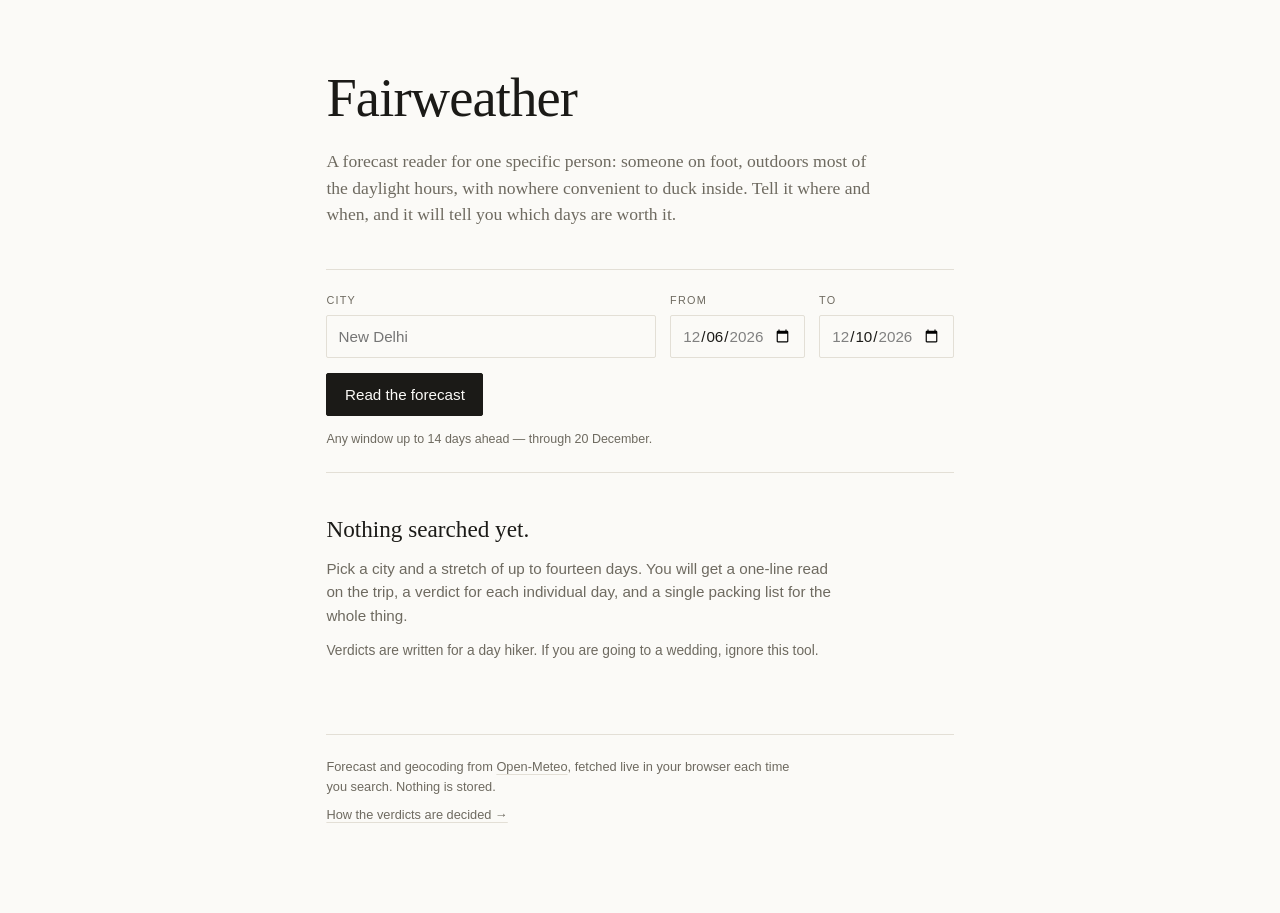
==== index.html @ cca0729a "Fairweather: turn a forecast into a decision for a day hiker A single page that takes a city and a d" ====
<!DOCTYPE html>
<html lang="en">
<head>
<meta charset="utf-8">
<meta name="viewport" content="width=device-width, initial-scale=1">
<title>Fairweather — is this a good window to be walking?</title>
<meta name="description" content="Enter a city and your dates. Fairweather reads the forecast the way a day hiker would and tells you which days are worth being out, and what to pack.">
<meta name="color-scheme" content="light dark">
<link rel="stylesheet" href="styles.css">
<link rel="icon" href="data:image/svg+xml,<svg xmlns='http://www.w3.org/2000/svg' viewBox='0 0 32 32'><text y='26' font-size='26'>⛰</text></svg>">
</head>
<body>

<a class="skip" href="#results">Skip to results</a>

<div class="page">

  <header class="masthead">
    <h1>Fairweather</h1>
    <p class="standfirst">
      A forecast reader for one specific person: someone on foot, outdoors most of
      the daylight hours, with nowhere convenient to duck inside. Tell it where and
      when, and it will tell you which days are worth it.
    </p>
  </header>

  <form id="search" class="search" novalidate>
    <div class="field field--city">
      <label for="city">City</label>
      <input id="city" name="city" type="text" autocomplete="off" spellcheck="false"
             placeholder="New Delhi" required>
    </div>
    <div class="field">
      <label for="start">From</label>
      <input id="start" name="start" type="date" required>
    </div>
    <div class="field">
      <label for="end">To</label>
      <input id="end" name="end" type="date" required>
    </div>
    <div class="field field--action">
      <button type="submit">Read the forecast</button>
    </div>
    <p class="field-note" id="range-note"></p>
  </form>

  <main id="results" class="results" aria-live="polite" aria-busy="false"></main>

  <footer class="colophon">
    <p>
      Forecast and geocoding from <a href="https://open-meteo.com" rel="noopener">Open-Meteo</a>,
      fetched live in your browser each time you search. Nothing is stored.
    </p>
    <p>
      <a href="note.html">How the verdicts are decided &rarr;</a>
    </p>
  </footer>

</div>

<!-- Templates -------------------------------------------------------------- -->

<template id="t-empty">
  <section class="state state--empty">
    <p class="state-lead">Nothing searched yet.</p>
    <p class="state-body">
      Pick a city and a stretch of up to fourteen days. You will get a one-line read
      on the trip, a verdict for each individual day, and a single packing list for
      the whole thing.
    </p>
    <p class="state-body state-body--quiet">
      Verdicts are written for a day hiker. If you are going to a wedding, ignore
      this tool.
    </p>
  </section>
</template>

<template id="t-loading">
  <section class="state state--loading">
    <p class="state-lead" id="loading-line">Reading the forecast&hellip;</p>
    <div class="skeleton"><span></span><span></span><span></span></div>
  </section>
</template>

<template id="t-error">
  <section class="state state--error" role="alert">
    <p class="state-lead" data-slot="title"></p>
    <p class="state-body" data-slot="detail"></p>
    <p class="state-actions"><button type="button" data-action="retry">Try again</button></p>
  </section>
</template>

<template id="t-choose">
  <section class="state state--choose">
    <p class="state-lead" data-slot="title"></p>
    <p class="state-body">
      More than one place goes by that name. We are not going to guess which one you
      meant.
    </p>
    <ul class="choices" data-slot="list"></ul>
  </section>
</template>

<template id="t-results">
  <section class="report">

    <div class="place">
      <p class="place-name" data-slot="place"></p>
      <button type="button" class="linky" data-action="rechoose" hidden>Not this one?</button>
    </div>

    <p class="summary" data-slot="summary"></p>
    <p class="summary-sub" data-slot="summary-sub"></p>

    <h2 class="section-head">Day by day</h2>
    <ol class="days" data-slot="days"></ol>

    <h2 class="section-head">Pack for the whole trip</h2>
    <ul class="packing" data-slot="packing"></ul>
    <p class="packing-note">
      Weather-driven only. Your ordinary kit &mdash; boots, map, food, first aid &mdash;
      is assumed and deliberately not listed.
    </p>

  </section>
</template>

<template id="t-day">
  <li class="day">
    <p class="day-date"><span data-slot="weekday"></span> <span class="day-date-num" data-slot="date"></span></p>
    <p class="day-band" data-slot="band"></p>
    <p class="day-verdict" data-slot="verdict"></p>
    <p class="day-window" data-slot="window"></p>
    <dl class="day-figures" data-slot="figures"></dl>
  </li>
</template>

<script type="module" src="js/main.js"></script>

</body>
</html>
---- styles.css ----
/* ---------------------------------------------------------------------------
   Fairweather

   Two typefaces and five colours, on purpose.

   Garamond carries the judgement — summaries, verdicts, headings. It is a
   reading face, and the verdicts are meant to be read as sentences rather than
   scanned as data.

   Trebuchet MS carries the numbers, labels and controls. It is plain and it
   keeps its shape at 12px, which Garamond does not.

   Colour appears only when a day needs attention. A good day is black text on
   paper, and that absence is the signal.
--------------------------------------------------------------------------- */

:root {
  --paper:  #FBFAF7;
  --ink:    #1B1A17;
  --muted:  #6E6A60;
  --rule:   #E3DFD6;
  --flag:   #A8461C;   /* the only colour with a job */

  --serif: Garamond, "EB Garamond", "Adobe Garamond Pro", Georgia, "Times New Roman", serif;
  --sans:  "Trebuchet MS", "Lucida Grande", "Segoe UI", Tahoma, sans-serif;

  --gap: 1.6rem;
}

@media (prefers-color-scheme: dark) {
  :root {
    --paper:  #14130F;
    --ink:    #EAE6DC;
    --muted:  #8F8A7E;
    --rule:   #2C2A24;
    --flag:   #E0834F;
  }
}

*, *::before, *::after { box-sizing: border-box; }

html { -webkit-text-size-adjust: 100%; }

body {
  margin: 0;
  background: var(--paper);
  color: var(--ink);
  font-family: var(--sans);
  font-size: 16px;
  line-height: 1.55;
}

a { color: inherit; text-decoration-color: var(--rule); text-underline-offset: 3px; }
a:hover { text-decoration-color: currentColor; }

.skip {
  position: absolute; left: -9999px;
  background: var(--ink); color: var(--paper); padding: .6rem 1rem;
}
.skip:focus { left: 1rem; top: 1rem; z-index: 10; }

.page {
  max-width: 42rem;
  margin: 0 auto;
  padding: 3.5rem 1.4rem 5rem;
}

/* Masthead ---------------------------------------------------------------- */

.masthead h1 {
  font-family: var(--serif);
  font-size: clamp(2.4rem, 8vw, 3.4rem);
  font-weight: 400;
  letter-spacing: -0.015em;
  margin: 0 0 .5rem;
}

.standfirst {
  font-family: var(--serif);
  font-size: 1.1rem;
  line-height: 1.5;
  color: var(--muted);
  max-width: 34rem;
  margin: 0 0 2.6rem;
}

/* Search ------------------------------------------------------------------ */

.search {
  display: flex;
  flex-wrap: wrap;
  gap: .9rem;
  align-items: flex-end;
  padding: 1.4rem 0;
  border-top: 1px solid var(--rule);
  border-bottom: 1px solid var(--rule);
}

.field { display: flex; flex-direction: column; gap: .35rem; flex: 0 0 auto; }
.field--city { flex: 1 1 12rem; min-width: 10rem; }
.field--action { flex: 0 0 auto; }

label {
  font-size: .68rem;
  text-transform: uppercase;
  letter-spacing: .11em;
  color: var(--muted);
}

input, button {
  font-family: var(--sans);
  font-size: .95rem;
  padding: .6rem .7rem;
  border: 1px solid var(--rule);
  border-radius: 2px;
  background: transparent;
  color: var(--ink);
  min-height: 2.7rem;
}

input:focus-visible, button:focus-visible, .linky:focus-visible {
  outline: 2px solid var(--ink);
  outline-offset: 1px;
}

input[aria-invalid="true"] { border-color: var(--flag); }

button {
  background: var(--ink);
  color: var(--paper);
  border-color: var(--ink);
  cursor: pointer;
  padding-inline: 1.1rem;
  white-space: nowrap;
}
button:hover { opacity: .86; }

.field-note {
  flex: 1 0 100%;
  margin: 0;
  font-size: .78rem;
  color: var(--muted);
  min-height: 1.2em;
}
.field-note[data-tone="bad"] { color: var(--flag); }

/* Shared state blocks ------------------------------------------------------ */

.results { padding-top: 2.6rem; }

.state-lead {
  font-family: var(--serif);
  font-size: 1.45rem;
  line-height: 1.35;
  margin: 0 0 .7rem;
}
.state--error .state-lead { color: var(--flag); }

.state-body {
  max-width: 32rem;
  margin: 0 0 .8rem;
  color: var(--muted);
  font-size: .95rem;
}
.state-body--quiet { font-size: .86rem; }

.state-actions { margin: 1.4rem 0 0; }

/* Loading ----------------------------------------------------------------- */

.skeleton { display: flex; flex-direction: column; gap: .8rem; margin-top: 1.6rem; }
.skeleton span {
  display: block;
  height: 3.2rem;
  border-top: 1px solid var(--rule);
  opacity: .55;
  animation: breathe 1.5s ease-in-out infinite;
}
.skeleton span:nth-child(2) { animation-delay: .18s; }
.skeleton span:nth-child(3) { animation-delay: .36s; }

@keyframes breathe { 0%, 100% { opacity: .25 } 50% { opacity: .7 } }

@media (prefers-reduced-motion: reduce) {
  .skeleton span { animation: none; opacity: .4; }
}

/* Disambiguation ---------------------------------------------------------- */

.choices { list-style: none; margin: 1.4rem 0 0; padding: 0; }
.choices li { border-top: 1px solid var(--rule); }
.choices li:last-child { border-bottom: 1px solid var(--rule); }

.choice {
  display: block;
  width: 100%;
  text-align: left;
  background: none;
  color: var(--ink);
  border: 0;
  padding: .95rem .2rem;
  cursor: pointer;
  min-height: 3.4rem;
}
.choice:hover { background: color-mix(in srgb, var(--ink) 5%, transparent); }
.choice b { font-family: var(--serif); font-size: 1.1rem; font-weight: 400; }
.choice span { display: block; font-size: .8rem; color: var(--muted); margin-top: .15rem; }

/* Report ------------------------------------------------------------------ */

.place { display: flex; align-items: baseline; gap: .7rem; flex-wrap: wrap; }

.place-name {
  margin: 0;
  font-size: .7rem;
  text-transform: uppercase;
  letter-spacing: .13em;
  color: var(--muted);
}

.linky {
  background: none; border: 0; padding: 0; min-height: 0;
  color: var(--muted);
  font-size: .74rem;
  text-decoration: underline;
  text-underline-offset: 3px;
  cursor: pointer;
}
.linky:hover { color: var(--ink); opacity: 1; }

.summary {
  font-family: var(--serif);
  font-size: clamp(1.5rem, 5.2vw, 1.95rem);
  line-height: 1.3;
  margin: .8rem 0 .5rem;
  max-width: 30rem;
}

.summary-sub {
  margin: 0 0 3rem;
  color: var(--muted);
  font-size: .88rem;
}

.section-head {
  font-family: var(--sans);
  font-size: .68rem;
  font-weight: 600;
  text-transform: uppercase;
  letter-spacing: .13em;
  color: var(--muted);
  margin: 0 0 .2rem;
  padding-bottom: .7rem;
  border-bottom: 1px solid var(--ink);
}

/* Days -------------------------------------------------------------------- */

.days { list-style: none; margin: 0 0 3.2rem; padding: 0; }

.day {
  padding: 1.5rem 0 1.4rem 0;
  border-bottom: 1px solid var(--rule);
}

.day-date {
  margin: 0 0 .1rem;
  font-size: .72rem;
  text-transform: uppercase;
  letter-spacing: .11em;
}
.day-date-num { color: var(--muted); }

.day-band {
  margin: 0 0 .55rem;
  font-size: .68rem;
  text-transform: uppercase;
  letter-spacing: .11em;
  color: var(--muted);
}

.day--flagged { padding-left: 1.1rem; border-left: 2px solid var(--flag); }
.day--flagged .day-band { color: var(--flag); }

.day-verdict {
  font-family: var(--serif);
  font-size: 1.28rem;
  line-height: 1.4;
  margin: 0;
  max-width: 32rem;
}

.day-window {
  margin: .5rem 0 0;
  font-size: .85rem;
  color: var(--muted);
  max-width: 32rem;
}
.day-window:empty { display: none; }

.day-figures {
  display: flex;
  flex-wrap: wrap;
  gap: 0 1.5rem;
  margin: 1rem 0 0;
  font-size: .78rem;
}
.day-figures dt {
  color: var(--muted);
  text-transform: uppercase;
  letter-spacing: .07em;
  font-size: .66rem;
}
.day-figures dd { margin: 0 0 .4rem; }
.day-figures > div { display: flex; flex-direction: column; }

/* Packing ----------------------------------------------------------------- */

.packing { list-style: none; margin: 0; padding: 0; }

.packing li {
  padding: .85rem 0;
  border-bottom: 1px solid var(--rule);
  display: flex;
  flex-wrap: wrap;
  gap: .2rem .9rem;
  align-items: baseline;
}

.packing b {
  font-family: var(--serif);
  font-size: 1.08rem;
  font-weight: 400;
  flex: 1 1 12rem;
}
.packing span { font-size: .8rem; color: var(--muted); flex: 1 1 10rem; }

.packing-note {
  margin: 1.2rem 0 0;
  font-size: .8rem;
  color: var(--muted);
  max-width: 30rem;
}

/* Colophon ---------------------------------------------------------------- */

.colophon {
  margin-top: 4.5rem;
  padding-top: 1.4rem;
  border-top: 1px solid var(--rule);
  font-size: .8rem;
  color: var(--muted);
}
.colophon p { margin: 0 0 .5rem; max-width: 30rem; }

/* Narrow screens ---------------------------------------------------------- */

@media (max-width: 34rem) {
  .page { padding-top: 2.4rem; }
  .search { gap: .7rem; }
  .field { flex: 1 1 8rem; }
  .field--city { flex: 1 1 100%; }
  .field--action { flex-basis: 100%; }
  .field--action button { width: 100%; }
  .summary-sub { margin-bottom: 2.2rem; }
}

/* The note ---------------------------------------------------------------- */

.backlink {
  display: inline-block;
  font-size: .78rem;
  color: var(--muted);
  margin-bottom: 2.5rem;
}

.prose { max-width: 36rem; }

.prose h2 {
  font-family: var(--sans);
  font-size: .68rem;
  font-weight: 600;
  text-transform: uppercase;
  letter-spacing: .13em;
  color: var(--muted);
  margin: 3.2rem 0 .9rem;
  padding-bottom: .6rem;
  border-bottom: 1px solid var(--ink);
}

.prose h3 {
  font-family: var(--serif);
  font-size: 1.15rem;
  font-weight: 400;
  margin: 1.9rem 0 .4rem;
}

.prose p, .prose li {
  font-family: var(--serif);
  font-size: 1.05rem;
  line-height: 1.62;
}

.prose p { margin: 0 0 1rem; }
.prose ul, .prose ol { padding-left: 1.2rem; margin: 0 0 1rem; }
.prose li { margin-bottom: .5rem; }

.prose .aside {
  font-family: var(--sans);
  font-size: .85rem;
  color: var(--muted);
  border-left: 2px solid var(--rule);
  padding-left: 1rem;
  margin: 1.4rem 0;
}

.scroller { overflow-x: auto; margin: 0 0 1.4rem; }

table {
  border-collapse: collapse;
  width: 100%;
  min-width: 30rem;
  font-family: var(--sans);
  font-size: .82rem;
}

th, td {
  text-align: left;
  padding: .6rem .8rem .6rem 0;
  border-bottom: 1px solid var(--rule);
  vertical-align: top;
}

th {
  font-size: .66rem;
  text-transform: uppercase;
  letter-spacing: .1em;
  color: var(--muted);
  font-weight: 600;
  border-bottom-color: var(--ink);
}

td:first-child { white-space: nowrap; font-variant-numeric: tabular-nums; }
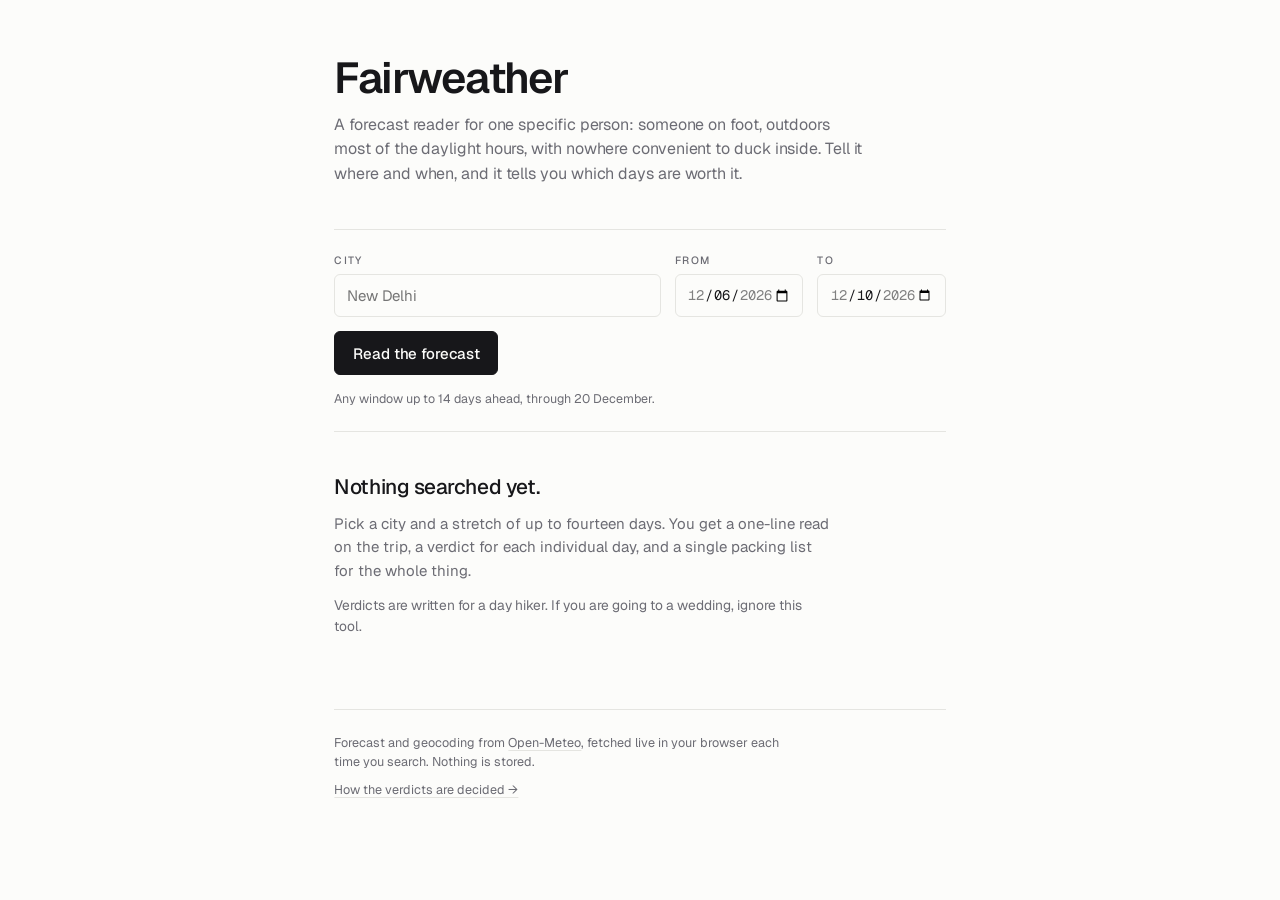
==== commit 999b7c25: "Switch to Geist, add hand-drawn weather glyphs, strip em dashes Type: Geist for text, Geist Mono for" ====
--- a/index.html
+++ b/index.html
@@ -3,9 +3,12 @@
 <head>
 <meta charset="utf-8">
 <meta name="viewport" content="width=device-width, initial-scale=1">
-<title>Fairweather — is this a good window to be walking?</title>
+<title>Fairweather: is this a good window to be walking?</title>
 <meta name="description" content="Enter a city and your dates. Fairweather reads the forecast the way a day hiker would and tells you which days are worth being out, and what to pack.">
 <meta name="color-scheme" content="light dark">
+<link rel="preconnect" href="https://fonts.googleapis.com">
+<link rel="preconnect" href="https://fonts.gstatic.com" crossorigin>
+<link rel="stylesheet" href="https://fonts.googleapis.com/css2?family=Geist:wght@400;500;600&family=Geist+Mono:wght@400;500&display=swap">
 <link rel="stylesheet" href="styles.css">
 <link rel="icon" href="data:image/svg+xml,<svg xmlns='http://www.w3.org/2000/svg' viewBox='0 0 32 32'><text y='26' font-size='26'>⛰</text></svg>">
 </head>
@@ -20,7 +23,7 @@
     <p class="standfirst">
       A forecast reader for one specific person: someone on foot, outdoors most of
       the daylight hours, with nowhere convenient to duck inside. Tell it where and
-      when, and it will tell you which days are worth it.
+      when, and it tells you which days are worth it.
     </p>
   </header>
 
@@ -64,9 +67,9 @@
   <section class="state state--empty">
     <p class="state-lead">Nothing searched yet.</p>
     <p class="state-body">
-      Pick a city and a stretch of up to fourteen days. You will get a one-line read
-      on the trip, a verdict for each individual day, and a single packing list for
-      the whole thing.
+      Pick a city and a stretch of up to fourteen days. You get a one-line read on
+      the trip, a verdict for each individual day, and a single packing list for the
+      whole thing.
     </p>
     <p class="state-body state-body--quiet">
       Verdicts are written for a day hiker. If you are going to a wedding, ignore
@@ -118,8 +121,8 @@
     <h2 class="section-head">Pack for the whole trip</h2>
     <ul class="packing" data-slot="packing"></ul>
     <p class="packing-note">
-      Weather-driven only. Your ordinary kit &mdash; boots, map, food, first aid &mdash;
-      is assumed and deliberately not listed.
+      Weather-driven only. Your ordinary kit (boots, map, food, first aid) is
+      assumed and left off on purpose.
     </p>
 
   </section>
@@ -127,7 +130,10 @@
 
 <template id="t-day">
   <li class="day">
-    <p class="day-date"><span data-slot="weekday"></span> <span class="day-date-num" data-slot="date"></span></p>
+    <div class="day-head">
+      <span data-slot="icon"></span>
+      <p class="day-date"><span data-slot="weekday"></span> <span class="day-date-num" data-slot="date"></span></p>
+    </div>
     <p class="day-band" data-slot="band"></p>
     <p class="day-verdict" data-slot="verdict"></p>
     <p class="day-window" data-slot="window"></p>
--- a/styles.css
+++ b/styles.css
@@ -1,39 +1,35 @@
 /* ---------------------------------------------------------------------------
    Fairweather
 
-   Two typefaces and five colours, on purpose.
-
-   Garamond carries the judgement — summaries, verdicts, headings. It is a
-   reading face, and the verdicts are meant to be read as sentences rather than
-   scanned as data.
-
-   Trebuchet MS carries the numbers, labels and controls. It is plain and it
-   keeps its shape at 12px, which Garamond does not.
-
-   Colour appears only when a day needs attention. A good day is black text on
+   One typeface and five colours, on purpose.
+
+   Geist carries everything. Hierarchy comes from size, weight and letter
+   spacing rather than from mixing families, which keeps the page quiet.
+   Geist Mono carries the figures, because numbers that change between days
+   should not shift the columns they sit in.
+
+   Colour appears only when a day needs attention. A good day is plain text on
    paper, and that absence is the signal.
 --------------------------------------------------------------------------- */
 
 :root {
-  --paper:  #FBFAF7;
-  --ink:    #1B1A17;
-  --muted:  #6E6A60;
-  --rule:   #E3DFD6;
-  --flag:   #A8461C;   /* the only colour with a job */
-
-  --serif: Garamond, "EB Garamond", "Adobe Garamond Pro", Georgia, "Times New Roman", serif;
-  --sans:  "Trebuchet MS", "Lucida Grande", "Segoe UI", Tahoma, sans-serif;
-
-  --gap: 1.6rem;
+  --paper:  #FCFCFA;
+  --ink:    #17171A;
+  --muted:  #6C6C74;
+  --rule:   #E5E5E1;
+  --flag:   #A8431C;   /* the only colour with a job */
+
+  --sans: 'Geist', -apple-system, BlinkMacSystemFont, 'Segoe UI', system-ui, sans-serif;
+  --mono: 'Geist Mono', ui-monospace, 'SF Mono', SFMono-Regular, Menlo, monospace;
 }
 
 @media (prefers-color-scheme: dark) {
   :root {
-    --paper:  #14130F;
-    --ink:    #EAE6DC;
-    --muted:  #8F8A7E;
-    --rule:   #2C2A24;
-    --flag:   #E0834F;
+    --paper:  #101012;
+    --ink:    #ECECEA;
+    --muted:  #8C8C94;
+    --rule:   #26262A;
+    --flag:   #E08757;
   }
 }
 
@@ -48,49 +44,41 @@
   font-family: var(--sans);
   font-size: 16px;
   line-height: 1.55;
+  -webkit-font-smoothing: antialiased;
+  text-rendering: optimizeLegibility;
 }
 
 a { color: inherit; text-decoration-color: var(--rule); text-underline-offset: 3px; }
 a:hover { text-decoration-color: currentColor; }
 
-.skip {
-  position: absolute; left: -9999px;
-  background: var(--ink); color: var(--paper); padding: .6rem 1rem;
-}
+.skip { position: absolute; left: -9999px; background: var(--ink); color: var(--paper); padding: .6rem 1rem; }
 .skip:focus { left: 1rem; top: 1rem; z-index: 10; }
 
-.page {
-  max-width: 42rem;
-  margin: 0 auto;
-  padding: 3.5rem 1.4rem 5rem;
-}
+.page { max-width: 41rem; margin: 0 auto; padding: 3.5rem 1.4rem 5rem; }
 
 /* Masthead ---------------------------------------------------------------- */
 
 .masthead h1 {
-  font-family: var(--serif);
-  font-size: clamp(2.4rem, 8vw, 3.4rem);
-  font-weight: 400;
-  letter-spacing: -0.015em;
-  margin: 0 0 .5rem;
+  font-size: clamp(2.1rem, 6.5vw, 2.7rem);
+  font-weight: 600;
+  letter-spacing: -0.035em;
+  line-height: 1.05;
+  margin: 0 0 .7rem;
 }
 
 .standfirst {
-  font-family: var(--serif);
-  font-size: 1.1rem;
-  line-height: 1.5;
+  font-size: 1rem;
+  line-height: 1.55;
   color: var(--muted);
-  max-width: 34rem;
+  max-width: 33rem;
   margin: 0 0 2.6rem;
+  letter-spacing: -0.005em;
 }
 
 /* Search ------------------------------------------------------------------ */
 
 .search {
-  display: flex;
-  flex-wrap: wrap;
-  gap: .9rem;
-  align-items: flex-end;
+  display: flex; flex-wrap: wrap; gap: .9rem; align-items: flex-end;
   padding: 1.4rem 0;
   border-top: 1px solid var(--rule);
   border-bottom: 1px solid var(--rule);
@@ -98,49 +86,41 @@
 
 .field { display: flex; flex-direction: column; gap: .35rem; flex: 0 0 auto; }
 .field--city { flex: 1 1 12rem; min-width: 10rem; }
-.field--action { flex: 0 0 auto; }
 
 label {
-  font-size: .68rem;
-  text-transform: uppercase;
-  letter-spacing: .11em;
+  font-size: .66rem; font-weight: 500;
+  text-transform: uppercase; letter-spacing: .12em;
   color: var(--muted);
 }
 
 input, button {
   font-family: var(--sans);
-  font-size: .95rem;
-  padding: .6rem .7rem;
+  font-size: .94rem;
+  padding: .58rem .7rem;
   border: 1px solid var(--rule);
-  border-radius: 2px;
+  border-radius: 6px;
   background: transparent;
   color: var(--ink);
   min-height: 2.7rem;
 }
 
+input[type="date"] { font-family: var(--mono); font-size: .86rem; }
+
 input:focus-visible, button:focus-visible, .linky:focus-visible {
-  outline: 2px solid var(--ink);
-  outline-offset: 1px;
-}
-
+  outline: 2px solid var(--ink); outline-offset: 1px;
+}
 input[aria-invalid="true"] { border-color: var(--flag); }
 
 button {
-  background: var(--ink);
-  color: var(--paper);
-  border-color: var(--ink);
-  cursor: pointer;
-  padding-inline: 1.1rem;
-  white-space: nowrap;
-}
-button:hover { opacity: .86; }
+  background: var(--ink); color: var(--paper); border-color: var(--ink);
+  font-weight: 500; cursor: pointer; padding-inline: 1.1rem; white-space: nowrap;
+  letter-spacing: -0.005em;
+}
+button:hover { opacity: .85; }
 
 .field-note {
-  flex: 1 0 100%;
-  margin: 0;
-  font-size: .78rem;
-  color: var(--muted);
-  min-height: 1.2em;
+  flex: 1 0 100%; margin: 0;
+  font-size: .78rem; color: var(--muted); min-height: 1.2em;
 }
 .field-note[data-tone="bad"] { color: var(--flag); }
 
@@ -149,41 +129,29 @@
 .results { padding-top: 2.6rem; }
 
 .state-lead {
-  font-family: var(--serif);
-  font-size: 1.45rem;
-  line-height: 1.35;
+  font-size: 1.3rem; font-weight: 500;
+  letter-spacing: -0.022em; line-height: 1.32;
   margin: 0 0 .7rem;
 }
 .state--error .state-lead { color: var(--flag); }
 
-.state-body {
-  max-width: 32rem;
-  margin: 0 0 .8rem;
-  color: var(--muted);
-  font-size: .95rem;
-}
+.state-body { max-width: 31rem; margin: 0 0 .8rem; color: var(--muted); font-size: .94rem; }
 .state-body--quiet { font-size: .86rem; }
-
 .state-actions { margin: 1.4rem 0 0; }
 
 /* Loading ----------------------------------------------------------------- */
 
 .skeleton { display: flex; flex-direction: column; gap: .8rem; margin-top: 1.6rem; }
 .skeleton span {
-  display: block;
-  height: 3.2rem;
+  display: block; height: 3.2rem;
   border-top: 1px solid var(--rule);
-  opacity: .55;
-  animation: breathe 1.5s ease-in-out infinite;
+  opacity: .55; animation: breathe 1.5s ease-in-out infinite;
 }
 .skeleton span:nth-child(2) { animation-delay: .18s; }
 .skeleton span:nth-child(3) { animation-delay: .36s; }
 
 @keyframes breathe { 0%, 100% { opacity: .25 } 50% { opacity: .7 } }
-
-@media (prefers-reduced-motion: reduce) {
-  .skeleton span { animation: none; opacity: .4; }
-}
+@media (prefers-reduced-motion: reduce) { .skeleton span { animation: none; opacity: .4; } }
 
 /* Disambiguation ---------------------------------------------------------- */
 
@@ -192,166 +160,156 @@
 .choices li:last-child { border-bottom: 1px solid var(--rule); }
 
 .choice {
-  display: block;
-  width: 100%;
-  text-align: left;
-  background: none;
-  color: var(--ink);
-  border: 0;
-  padding: .95rem .2rem;
-  cursor: pointer;
-  min-height: 3.4rem;
-}
-.choice:hover { background: color-mix(in srgb, var(--ink) 5%, transparent); }
-.choice b { font-family: var(--serif); font-size: 1.1rem; font-weight: 400; }
-.choice span { display: block; font-size: .8rem; color: var(--muted); margin-top: .15rem; }
+  display: block; width: 100%; text-align: left;
+  background: none; color: var(--ink); border: 0; border-radius: 0;
+  padding: .95rem .2rem; cursor: pointer; min-height: 3.4rem;
+}
+.choice:hover { background: color-mix(in srgb, var(--ink) 4%, transparent); }
+.choice b { font-size: 1.02rem; font-weight: 500; letter-spacing: -0.015em; }
+.choice span {
+  display: block; font-family: var(--mono); font-size: .74rem;
+  color: var(--muted); margin-top: .2rem; letter-spacing: -0.01em;
+}
 
 /* Report ------------------------------------------------------------------ */
 
 .place { display: flex; align-items: baseline; gap: .7rem; flex-wrap: wrap; }
 
 .place-name {
-  margin: 0;
-  font-size: .7rem;
-  text-transform: uppercase;
-  letter-spacing: .13em;
-  color: var(--muted);
+  margin: 0; font-size: .67rem; font-weight: 500;
+  text-transform: uppercase; letter-spacing: .13em; color: var(--muted);
 }
 
 .linky {
   background: none; border: 0; padding: 0; min-height: 0;
-  color: var(--muted);
-  font-size: .74rem;
-  text-decoration: underline;
-  text-underline-offset: 3px;
-  cursor: pointer;
+  color: var(--muted); font-size: .73rem;
+  text-decoration: underline; text-underline-offset: 3px; cursor: pointer;
 }
 .linky:hover { color: var(--ink); opacity: 1; }
 
 .summary {
-  font-family: var(--serif);
-  font-size: clamp(1.5rem, 5.2vw, 1.95rem);
-  line-height: 1.3;
-  margin: .8rem 0 .5rem;
-  max-width: 30rem;
-}
-
-.summary-sub {
-  margin: 0 0 3rem;
-  color: var(--muted);
-  font-size: .88rem;
-}
+  font-size: clamp(1.4rem, 4.4vw, 1.75rem);
+  font-weight: 500; letter-spacing: -0.03em; line-height: 1.26;
+  margin: .8rem 0 .5rem; max-width: 29rem;
+}
+
+.summary-sub { margin: 0 0 3rem; color: var(--muted); font-size: .86rem; }
 
 .section-head {
-  font-family: var(--sans);
-  font-size: .68rem;
-  font-weight: 600;
-  text-transform: uppercase;
-  letter-spacing: .13em;
-  color: var(--muted);
-  margin: 0 0 .2rem;
-  padding-bottom: .7rem;
+  font-size: .66rem; font-weight: 500;
+  text-transform: uppercase; letter-spacing: .13em; color: var(--muted);
+  margin: 0 0 .2rem; padding-bottom: .7rem;
   border-bottom: 1px solid var(--ink);
 }
 
 /* Days -------------------------------------------------------------------- */
 
 .days { list-style: none; margin: 0 0 3.2rem; padding: 0; }
-
-.day {
-  padding: 1.5rem 0 1.4rem 0;
-  border-bottom: 1px solid var(--rule);
-}
-
-.day-date {
-  margin: 0 0 .1rem;
-  font-size: .72rem;
-  text-transform: uppercase;
-  letter-spacing: .11em;
-}
-.day-date-num { color: var(--muted); }
+.day { padding: 1.5rem 0 1.4rem; border-bottom: 1px solid var(--rule); }
+
+.day-head { display: flex; align-items: center; gap: .55rem; margin-bottom: .1rem; }
+
+.wx { width: 21px; height: 21px; flex: 0 0 auto; color: var(--muted); display: block; }
+
+.day-date { margin: 0; font-size: .7rem; font-weight: 500; text-transform: uppercase; letter-spacing: .11em; }
+.day-date-num { color: var(--muted); font-family: var(--mono); letter-spacing: .02em; }
 
 .day-band {
-  margin: 0 0 .55rem;
-  font-size: .68rem;
-  text-transform: uppercase;
-  letter-spacing: .11em;
-  color: var(--muted);
+  margin: 0 0 .55rem; font-size: .66rem; font-weight: 500;
+  text-transform: uppercase; letter-spacing: .12em; color: var(--muted);
 }
 
 .day--flagged { padding-left: 1.1rem; border-left: 2px solid var(--flag); }
 .day--flagged .day-band { color: var(--flag); }
+.day--flagged .wx { color: var(--flag); }
 
 .day-verdict {
-  font-family: var(--serif);
-  font-size: 1.28rem;
-  line-height: 1.4;
-  margin: 0;
-  max-width: 32rem;
-}
-
-.day-window {
-  margin: .5rem 0 0;
-  font-size: .85rem;
-  color: var(--muted);
-  max-width: 32rem;
-}
+  font-size: 1.12rem; font-weight: 400;
+  letter-spacing: -0.014em; line-height: 1.45;
+  margin: 0; max-width: 31rem;
+}
+
+.day-window { margin: .5rem 0 0; font-size: .84rem; color: var(--muted); max-width: 31rem; }
 .day-window:empty { display: none; }
 
-.day-figures {
-  display: flex;
-  flex-wrap: wrap;
-  gap: 0 1.5rem;
-  margin: 1rem 0 0;
-  font-size: .78rem;
-}
+.day-figures { display: flex; flex-wrap: wrap; gap: 0 1.5rem; margin: 1rem 0 0; }
+.day-figures > div { display: flex; flex-direction: column; }
 .day-figures dt {
-  color: var(--muted);
-  text-transform: uppercase;
-  letter-spacing: .07em;
-  font-size: .66rem;
-}
-.day-figures dd { margin: 0 0 .4rem; }
-.day-figures > div { display: flex; flex-direction: column; }
+  color: var(--muted); text-transform: uppercase;
+  letter-spacing: .08em; font-size: .62rem; font-weight: 500;
+}
+.day-figures dd {
+  margin: .1rem 0 .4rem;
+  font-family: var(--mono); font-size: .78rem;
+  font-variant-numeric: tabular-nums; letter-spacing: -0.01em;
+}
 
 /* Packing ----------------------------------------------------------------- */
 
 .packing { list-style: none; margin: 0; padding: 0; }
-
 .packing li {
-  padding: .85rem 0;
-  border-bottom: 1px solid var(--rule);
-  display: flex;
-  flex-wrap: wrap;
-  gap: .2rem .9rem;
-  align-items: baseline;
-}
-
-.packing b {
-  font-family: var(--serif);
-  font-size: 1.08rem;
-  font-weight: 400;
-  flex: 1 1 12rem;
-}
-.packing span { font-size: .8rem; color: var(--muted); flex: 1 1 10rem; }
-
-.packing-note {
-  margin: 1.2rem 0 0;
-  font-size: .8rem;
-  color: var(--muted);
-  max-width: 30rem;
-}
+  padding: .85rem 0; border-bottom: 1px solid var(--rule);
+  display: flex; flex-wrap: wrap; gap: .2rem .9rem; align-items: baseline;
+}
+.packing b { font-size: 1rem; font-weight: 500; letter-spacing: -0.015em; flex: 1 1 12rem; }
+.packing span { font-size: .79rem; color: var(--muted); flex: 1 1 10rem; }
+
+.packing-note { margin: 1.2rem 0 0; font-size: .79rem; color: var(--muted); max-width: 29rem; }
 
 /* Colophon ---------------------------------------------------------------- */
 
 .colophon {
-  margin-top: 4.5rem;
-  padding-top: 1.4rem;
+  margin-top: 4.5rem; padding-top: 1.4rem;
   border-top: 1px solid var(--rule);
-  font-size: .8rem;
-  color: var(--muted);
-}
-.colophon p { margin: 0 0 .5rem; max-width: 30rem; }
+  font-size: .79rem; color: var(--muted);
+}
+.colophon p { margin: 0 0 .5rem; max-width: 29rem; }
+
+/* The note ---------------------------------------------------------------- */
+
+.backlink { display: inline-block; font-size: .78rem; color: var(--muted); margin-bottom: 2.5rem; }
+
+.prose { max-width: 35rem; }
+
+.prose h2 {
+  font-size: .66rem; font-weight: 500;
+  text-transform: uppercase; letter-spacing: .13em; color: var(--muted);
+  margin: 3.2rem 0 .9rem; padding-bottom: .6rem;
+  border-bottom: 1px solid var(--ink);
+}
+
+.prose h3 {
+  font-size: 1.05rem; font-weight: 500;
+  letter-spacing: -0.02em; margin: 1.9rem 0 .4rem;
+}
+
+.prose p, .prose li { font-size: .98rem; line-height: 1.62; letter-spacing: -0.008em; }
+.prose p { margin: 0 0 1rem; }
+.prose ul, .prose ol { padding-left: 1.2rem; margin: 0 0 1rem; }
+.prose li { margin-bottom: .5rem; }
+.prose code { font-family: var(--mono); font-size: .86em; }
+
+.prose .aside {
+  font-size: .92rem; color: var(--muted);
+  border-left: 2px solid var(--rule); padding-left: 1rem; margin: 1.4rem 0;
+}
+
+.legend { display: flex; flex-wrap: wrap; gap: 1.1rem 1.6rem; margin: 1.4rem 0 1.8rem; padding: 0; list-style: none; }
+.legend li { display: flex; align-items: center; gap: .45rem; margin: 0; font-size: .78rem; color: var(--muted); }
+.legend .wx { width: 22px; height: 22px; }
+
+.scroller { overflow-x: auto; margin: 0 0 1.4rem; }
+
+table { border-collapse: collapse; width: 100%; min-width: 30rem; font-size: .8rem; }
+th, td { text-align: left; padding: .6rem .8rem .6rem 0; border-bottom: 1px solid var(--rule); vertical-align: top; }
+th {
+  font-size: .64rem; text-transform: uppercase; letter-spacing: .1em;
+  color: var(--muted); font-weight: 500; border-bottom-color: var(--ink);
+}
+td:first-child { white-space: nowrap; font-weight: 500; }
+td:nth-child(2), td:nth-child(3), td:nth-child(4) {
+  font-family: var(--mono); font-size: .74rem; white-space: nowrap;
+}
 
 /* Narrow screens ---------------------------------------------------------- */
 
@@ -360,84 +318,7 @@
   .search { gap: .7rem; }
   .field { flex: 1 1 8rem; }
   .field--city { flex: 1 1 100%; }
-  .field--action { flex-basis: 100%; }
+  .field--action { flex: 1 1 100%; }
   .field--action button { width: 100%; }
   .summary-sub { margin-bottom: 2.2rem; }
 }
-
-/* The note ---------------------------------------------------------------- */
-
-.backlink {
-  display: inline-block;
-  font-size: .78rem;
-  color: var(--muted);
-  margin-bottom: 2.5rem;
-}
-
-.prose { max-width: 36rem; }
-
-.prose h2 {
-  font-family: var(--sans);
-  font-size: .68rem;
-  font-weight: 600;
-  text-transform: uppercase;
-  letter-spacing: .13em;
-  color: var(--muted);
-  margin: 3.2rem 0 .9rem;
-  padding-bottom: .6rem;
-  border-bottom: 1px solid var(--ink);
-}
-
-.prose h3 {
-  font-family: var(--serif);
-  font-size: 1.15rem;
-  font-weight: 400;
-  margin: 1.9rem 0 .4rem;
-}
-
-.prose p, .prose li {
-  font-family: var(--serif);
-  font-size: 1.05rem;
-  line-height: 1.62;
-}
-
-.prose p { margin: 0 0 1rem; }
-.prose ul, .prose ol { padding-left: 1.2rem; margin: 0 0 1rem; }
-.prose li { margin-bottom: .5rem; }
-
-.prose .aside {
-  font-family: var(--sans);
-  font-size: .85rem;
-  color: var(--muted);
-  border-left: 2px solid var(--rule);
-  padding-left: 1rem;
-  margin: 1.4rem 0;
-}
-
-.scroller { overflow-x: auto; margin: 0 0 1.4rem; }
-
-table {
-  border-collapse: collapse;
-  width: 100%;
-  min-width: 30rem;
-  font-family: var(--sans);
-  font-size: .82rem;
-}
-
-th, td {
-  text-align: left;
-  padding: .6rem .8rem .6rem 0;
-  border-bottom: 1px solid var(--rule);
-  vertical-align: top;
-}
-
-th {
-  font-size: .66rem;
-  text-transform: uppercase;
-  letter-spacing: .1em;
-  color: var(--muted);
-  font-weight: 600;
-  border-bottom-color: var(--ink);
-}
-
-td:first-child { white-space: nowrap; font-variant-numeric: tabular-nums; }
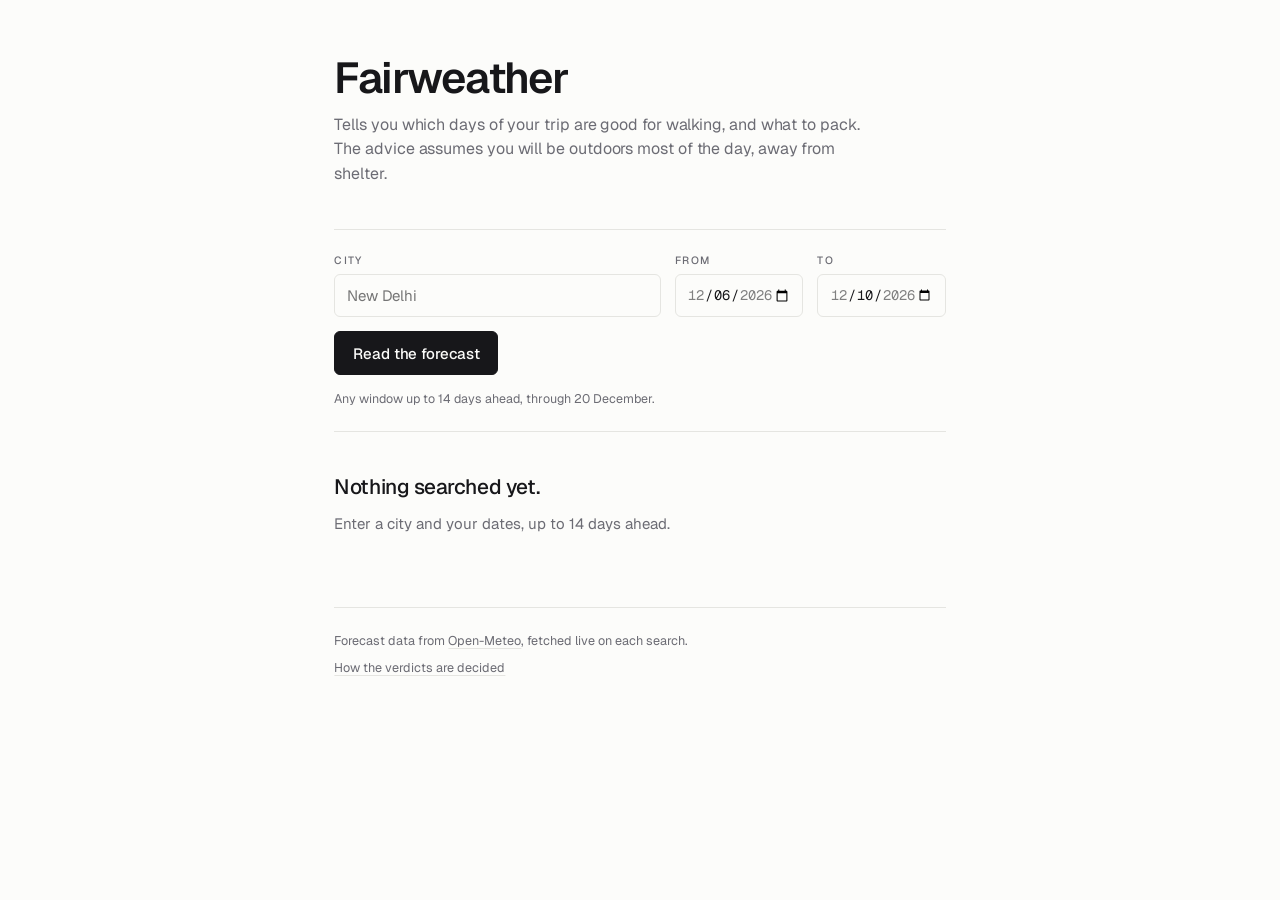
==== commit f2569ad7: "Rewrite all copy in plain language The previous wording was performing rather than informing. The sp" ====
--- a/index.html
+++ b/index.html
@@ -3,8 +3,8 @@
 <head>
 <meta charset="utf-8">
 <meta name="viewport" content="width=device-width, initial-scale=1">
-<title>Fairweather: is this a good window to be walking?</title>
-<meta name="description" content="Enter a city and your dates. Fairweather reads the forecast the way a day hiker would and tells you which days are worth being out, and what to pack.">
+<title>Fairweather: weather advice for walking days</title>
+<meta name="description" content="Enter a city and your dates. Fairweather tells you which days are good for walking and what to pack.">
 <meta name="color-scheme" content="light dark">
 <link rel="preconnect" href="https://fonts.googleapis.com">
 <link rel="preconnect" href="https://fonts.gstatic.com" crossorigin>
@@ -21,9 +21,8 @@
   <header class="masthead">
     <h1>Fairweather</h1>
     <p class="standfirst">
-      A forecast reader for one specific person: someone on foot, outdoors most of
-      the daylight hours, with nowhere convenient to duck inside. Tell it where and
-      when, and it tells you which days are worth it.
+      Tells you which days of your trip are good for walking, and what to pack.
+      The advice assumes you will be outdoors most of the day, away from shelter.
     </p>
   </header>
 
@@ -51,11 +50,11 @@
 
   <footer class="colophon">
     <p>
-      Forecast and geocoding from <a href="https://open-meteo.com" rel="noopener">Open-Meteo</a>,
-      fetched live in your browser each time you search. Nothing is stored.
+      Forecast data from <a href="https://open-meteo.com" rel="noopener">Open-Meteo</a>,
+      fetched live on each search.
     </p>
     <p>
-      <a href="note.html">How the verdicts are decided &rarr;</a>
+      <a href="note.html">How the verdicts are decided</a>
     </p>
   </footer>
 
@@ -67,13 +66,7 @@
   <section class="state state--empty">
     <p class="state-lead">Nothing searched yet.</p>
     <p class="state-body">
-      Pick a city and a stretch of up to fourteen days. You get a one-line read on
-      the trip, a verdict for each individual day, and a single packing list for the
-      whole thing.
-    </p>
-    <p class="state-body state-body--quiet">
-      Verdicts are written for a day hiker. If you are going to a wedding, ignore
-      this tool.
+      Enter a city and your dates, up to 14 days ahead.
     </p>
   </section>
 </template>
@@ -97,8 +90,7 @@
   <section class="state state--choose">
     <p class="state-lead" data-slot="title"></p>
     <p class="state-body">
-      More than one place goes by that name. We are not going to guess which one you
-      meant.
+      More than one place has this name. Pick the one you meant.
     </p>
     <ul class="choices" data-slot="list"></ul>
   </section>
@@ -121,8 +113,7 @@
     <h2 class="section-head">Pack for the whole trip</h2>
     <ul class="packing" data-slot="packing"></ul>
     <p class="packing-note">
-      Weather-driven only. Your ordinary kit (boots, map, food, first aid) is
-      assumed and left off on purpose.
+      Weather items only. Boots, map, food and first aid are assumed.
     </p>
 
   </section>
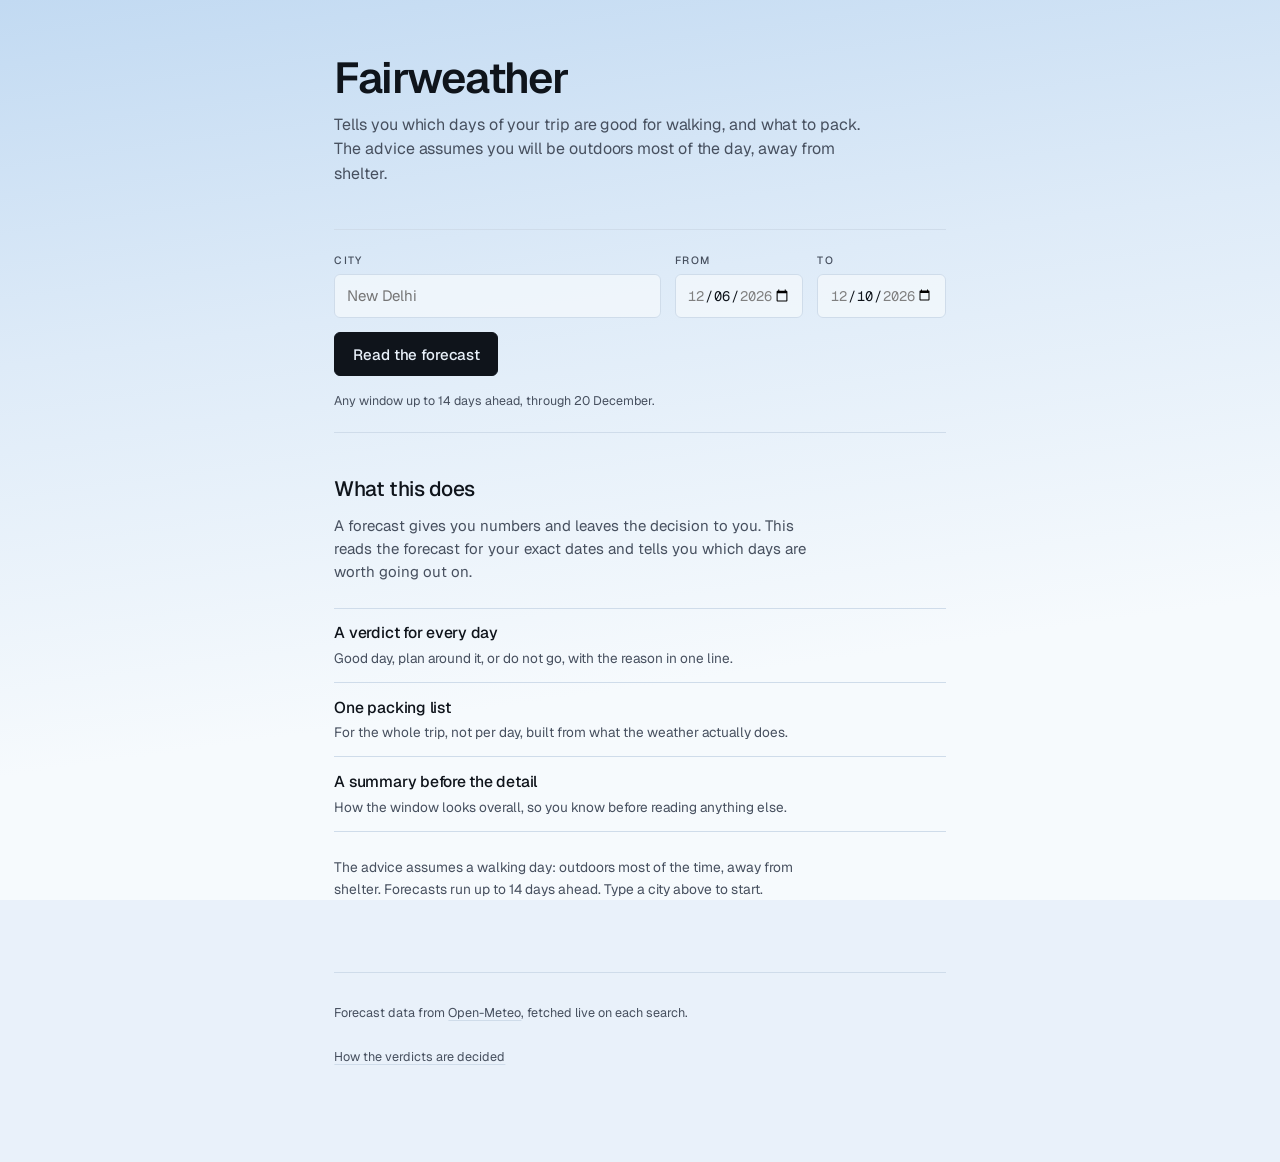
==== commit 13187602: "Answer-first hierarchy, blue ground, and a landing page that explains itself Audited against the ShA" ====
--- a/index.html
+++ b/index.html
@@ -64,9 +64,29 @@
 
 <template id="t-empty">
   <section class="state state--empty">
-    <p class="state-lead">Nothing searched yet.</p>
+    <p class="state-lead">What this does</p>
     <p class="state-body">
-      Enter a city and your dates, up to 14 days ahead.
+      A forecast gives you numbers and leaves the decision to you. This reads the
+      forecast for your exact dates and tells you which days are worth going out
+      on.
+    </p>
+    <ul class="explain">
+      <li>
+        <b>A verdict for every day</b>
+        <span>Good day, plan around it, or do not go, with the reason in one line.</span>
+      </li>
+      <li>
+        <b>One packing list</b>
+        <span>For the whole trip, not per day, built from what the weather actually does.</span>
+      </li>
+      <li>
+        <b>A summary before the detail</b>
+        <span>How the window looks overall, so you know before reading anything else.</span>
+      </li>
+    </ul>
+    <p class="state-body state-body--quiet">
+      The advice assumes a walking day: outdoors most of the time, away from
+      shelter. Forecasts run up to 14 days ahead. Type a city above to start.
     </p>
   </section>
 </template>
--- a/styles.css
+++ b/styles.css
@@ -13,11 +13,14 @@
 --------------------------------------------------------------------------- */
 
 :root {
-  --paper:  #FCFCFA;
-  --ink:    #17171A;
-  --muted:  #6C6C74;
-  --rule:   #E5E5E1;
-  --flag:   #A8431C;   /* the only colour with a job */
+  --paper:  #E9F1FA;                    /* flat fallback behind the gradient */
+  --sky-top: #C2DAF2;
+  --sky-mid: #DEEBF8;
+  --sky-bot: #F6FAFD;
+  --ink:    #0F141B;
+  --muted:  #47505F;
+  --rule:   #CFDCEA;
+  --flag:   #A8401A;   /* the only colour with a job */
 
   --sans: 'Geist', -apple-system, BlinkMacSystemFont, 'Segoe UI', system-ui, sans-serif;
   --mono: 'Geist Mono', ui-monospace, 'SF Mono', SFMono-Regular, Menlo, monospace;
@@ -25,11 +28,14 @@
 
 @media (prefers-color-scheme: dark) {
   :root {
-    --paper:  #101012;
-    --ink:    #ECECEA;
-    --muted:  #8C8C94;
-    --rule:   #26262A;
-    --flag:   #E08757;
+    --paper:  #0A0F16;
+    --sky-top: #14243A;
+    --sky-mid: #0D1724;
+    --sky-bot: #070A0F;
+    --ink:    #E9EEF5;
+    --muted:  #949DAB;
+    --rule:   #1E2733;
+    --flag:   #EC9264;
   }
 }
 
@@ -39,6 +45,7 @@
 
 body {
   margin: 0;
+  min-height: 100vh;
   background: var(--paper);
   color: var(--ink);
   font-family: var(--sans);
@@ -48,6 +55,20 @@
   text-rendering: optimizeLegibility;
 }
 
+body::before {
+  content: '';
+  position: fixed;
+  inset: 0;
+  z-index: -1;
+  background: linear-gradient(
+    172deg,
+    var(--sky-top) 0%,
+    var(--sky-mid) 34%,
+    var(--sky-bot) 72%,
+    var(--sky-bot) 100%
+  );
+}
+
 a { color: inherit; text-decoration-color: var(--rule); text-underline-offset: 3px; }
 a:hover { text-decoration-color: currentColor; }
 
@@ -96,12 +117,12 @@
 input, button {
   font-family: var(--sans);
   font-size: .94rem;
-  padding: .58rem .7rem;
+  padding: .62rem .7rem;
   border: 1px solid var(--rule);
   border-radius: 6px;
-  background: transparent;
+  background: color-mix(in srgb, var(--sky-bot) 70%, transparent);
   color: var(--ink);
-  min-height: 2.7rem;
+  min-height: 44px;
 }
 
 input[type="date"] { font-family: var(--mono); font-size: .86rem; }
@@ -134,10 +155,31 @@
   margin: 0 0 .7rem;
 }
 .state--error .state-lead { color: var(--flag); }
+.state--notice .state-lead { color: var(--ink); }
 
 .state-body { max-width: 31rem; margin: 0 0 .8rem; color: var(--muted); font-size: .94rem; }
 .state-body--quiet { font-size: .86rem; }
 .state-actions { margin: 1.4rem 0 0; }
+
+/* What this does, on the empty state ---------------------------------------- */
+
+.explain { list-style: none; margin: 1.5rem 0 1.6rem; padding: 0; }
+
+.explain li {
+  padding: .8rem 0;
+  border-top: 1px solid var(--rule);
+}
+.explain li:last-child { border-bottom: 1px solid var(--rule); }
+
+.explain b {
+  display: block;
+  font-size: .98rem; font-weight: 500; letter-spacing: -0.015em;
+}
+.explain span {
+  display: block;
+  font-size: .85rem; color: var(--muted); margin-top: .15rem;
+  max-width: 30rem;
+}
 
 /* Loading ----------------------------------------------------------------- */
 
@@ -162,7 +204,7 @@
 .choice {
   display: block; width: 100%; text-align: left;
   background: none; color: var(--ink); border: 0; border-radius: 0;
-  padding: .95rem .2rem; cursor: pointer; min-height: 3.4rem;
+  padding: .95rem .2rem; cursor: pointer; min-height: 56px;
 }
 .choice:hover { background: color-mix(in srgb, var(--ink) 4%, transparent); }
 .choice b { font-size: 1.02rem; font-weight: 500; letter-spacing: -0.015em; }
@@ -188,9 +230,9 @@
 .linky:hover { color: var(--ink); opacity: 1; }
 
 .summary {
-  font-size: clamp(1.4rem, 4.4vw, 1.75rem);
-  font-weight: 500; letter-spacing: -0.03em; line-height: 1.26;
-  margin: .8rem 0 .5rem; max-width: 29rem;
+  font-size: clamp(1.55rem, 5.2vw, 2.05rem);
+  font-weight: 600; letter-spacing: -0.035em; line-height: 1.2;
+  margin: .7rem 0 .55rem; max-width: 30rem;
 }
 
 .summary-sub { margin: 0 0 3rem; color: var(--muted); font-size: .86rem; }
@@ -215,18 +257,20 @@
 .day-date-num { color: var(--muted); font-family: var(--mono); letter-spacing: .02em; }
 
 .day-band {
-  margin: 0 0 .55rem; font-size: .66rem; font-weight: 500;
-  text-transform: uppercase; letter-spacing: .12em; color: var(--muted);
-}
-
-.day--flagged { padding-left: 1.1rem; border-left: 2px solid var(--flag); }
+  margin: .35rem 0 .3rem;
+  font-size: 1.5rem; font-weight: 600;
+  letter-spacing: -0.03em; line-height: 1.1;
+  color: var(--ink);
+}
+
+.day--flagged { padding-left: 1.1rem; border-left: 3px solid var(--flag); }
 .day--flagged .day-band { color: var(--flag); }
 .day--flagged .wx { color: var(--flag); }
 
 .day-verdict {
-  font-size: 1.12rem; font-weight: 400;
-  letter-spacing: -0.014em; line-height: 1.45;
-  margin: 0; max-width: 31rem;
+  font-size: 1.02rem; font-weight: 400;
+  letter-spacing: -0.01em; line-height: 1.5;
+  margin: 0; max-width: 31rem; color: var(--muted);
 }
 
 .day-window { margin: .5rem 0 0; font-size: .84rem; color: var(--muted); max-width: 31rem; }
@@ -264,6 +308,7 @@
   font-size: .79rem; color: var(--muted);
 }
 .colophon p { margin: 0 0 .5rem; max-width: 29rem; }
+.colophon a { display: inline-block; padding: .5rem 0; }
 
 /* The note ---------------------------------------------------------------- */
 
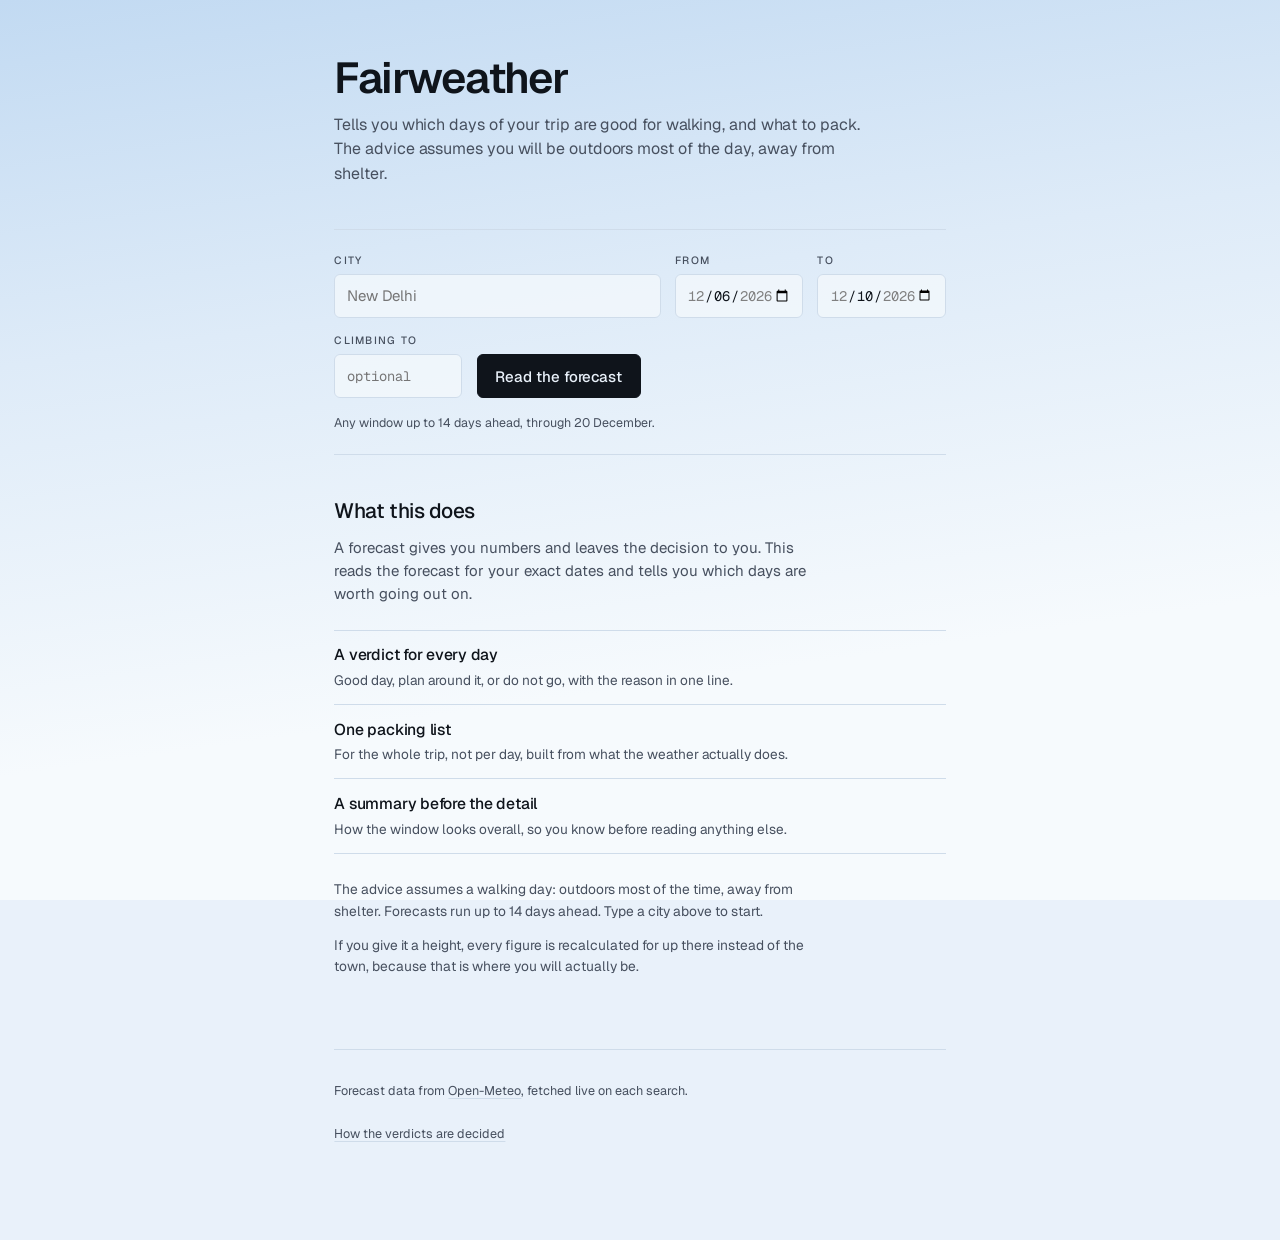
==== commit a1130ad5: "Add altitude: re-derive the forecast for the height you are climbing to A forecast describes a point" ====
--- a/index.html
+++ b/index.html
@@ -39,6 +39,11 @@
     <div class="field">
       <label for="end">To</label>
       <input id="end" name="end" type="date" required>
+    </div>
+    <div class="field field--height">
+      <label for="height">Climbing to</label>
+      <input id="height" name="height" type="number" inputmode="numeric"
+             min="0" max="9000" step="50" placeholder="optional">
     </div>
     <div class="field field--action">
       <button type="submit">Read the forecast</button>
@@ -88,6 +93,10 @@
       The advice assumes a walking day: outdoors most of the time, away from
       shelter. Forecasts run up to 14 days ahead. Type a city above to start.
     </p>
+    <p class="state-body state-body--quiet">
+      If you give it a height, every figure is recalculated for up there instead
+      of the town, because that is where you will actually be.
+    </p>
   </section>
 </template>
 
@@ -119,13 +128,19 @@
 <template id="t-results">
   <section class="report">
 
-    <div class="place">
-      <p class="place-name" data-slot="place"></p>
-      <button type="button" class="linky" data-action="rechoose" hidden>Not this one?</button>
+    <div class="hero">
+      <div class="place">
+        <p class="place-name" data-slot="place"></p>
+        <button type="button" class="linky" data-action="rechoose" hidden>Not this one?</button>
+      </div>
+
+      <p class="altitude-note" data-slot="altitude"></p>
+
+      <p class="summary" data-slot="summary"></p>
+      <p class="summary-sub" data-slot="summary-sub"></p>
+
+      <dl class="hero-stats" data-slot="hero-stats"></dl>
     </div>
-
-    <p class="summary" data-slot="summary"></p>
-    <p class="summary-sub" data-slot="summary-sub"></p>
 
     <h2 class="section-head">Day by day</h2>
     <ol class="days" data-slot="days"></ol>
@@ -144,6 +159,7 @@
     <div class="day-head">
       <span data-slot="icon"></span>
       <p class="day-date"><span data-slot="weekday"></span> <span class="day-date-num" data-slot="date"></span></p>
+      <p class="day-temp" data-slot="temp"></p>
     </div>
     <p class="day-band" data-slot="band"></p>
     <p class="day-verdict" data-slot="verdict"></p>
--- a/styles.css
+++ b/styles.css
@@ -21,6 +21,12 @@
   --muted:  #47505F;
   --rule:   #CFDCEA;
   --flag:   #A8401A;   /* the only colour with a job */
+
+  --surface:      rgba(255, 255, 255, 0.72);
+  --surface-edge: rgba(255, 255, 255, 0.9);
+  --shadow:       0 1px 2px rgba(18, 38, 63, .04), 0 8px 24px -10px rgba(18, 38, 63, .14);
+  --shadow-lift:  0 2px 4px rgba(18, 38, 63, .05), 0 18px 40px -16px rgba(18, 38, 63, .22);
+  --radius: 16px;
 
   --sans: 'Geist', -apple-system, BlinkMacSystemFont, 'Segoe UI', system-ui, sans-serif;
   --mono: 'Geist Mono', ui-monospace, 'SF Mono', SFMono-Regular, Menlo, monospace;
@@ -36,6 +42,11 @@
     --muted:  #949DAB;
     --rule:   #1E2733;
     --flag:   #EC9264;
+
+    --surface:      rgba(28, 38, 52, 0.5);
+    --surface-edge: rgba(255, 255, 255, 0.07);
+    --shadow:       0 1px 2px rgba(0, 0, 0, .3), 0 8px 24px -10px rgba(0, 0, 0, .5);
+    --shadow-lift:  0 2px 4px rgba(0, 0, 0, .35), 0 18px 40px -16px rgba(0, 0, 0, .6);
   }
 }
 
@@ -215,6 +226,35 @@
 
 /* Report ------------------------------------------------------------------ */
 
+.hero {
+  background: var(--surface);
+  -webkit-backdrop-filter: blur(20px) saturate(150%);
+  backdrop-filter: blur(20px) saturate(150%);
+  border: 1px solid var(--surface-edge);
+  border-radius: var(--radius);
+  box-shadow: var(--shadow);
+  padding: 1.7rem 1.6rem 1.4rem;
+  margin-bottom: 3rem;
+}
+
+.hero-stats {
+  display: flex;
+  flex-wrap: wrap;
+  gap: 1.1rem 2.2rem;
+  margin: 1.5rem 0 0;
+  padding-top: 1.2rem;
+  border-top: 1px solid var(--rule);
+}
+.hero-stats > div { display: flex; flex-direction: column; gap: .18rem; }
+.hero-stats dt {
+  font-size: .62rem; font-weight: 500; color: var(--muted);
+  text-transform: uppercase; letter-spacing: .1em;
+}
+.hero-stats dd {
+  margin: 0; font-family: var(--mono); font-size: .92rem;
+  font-variant-numeric: tabular-nums; letter-spacing: -0.02em;
+}
+
 .place { display: flex; align-items: baseline; gap: .7rem; flex-wrap: wrap; }
 
 .place-name {
@@ -230,12 +270,13 @@
 .linky:hover { color: var(--ink); opacity: 1; }
 
 .summary {
-  font-size: clamp(1.55rem, 5.2vw, 2.05rem);
-  font-weight: 600; letter-spacing: -0.035em; line-height: 1.2;
-  margin: .7rem 0 .55rem; max-width: 30rem;
-}
-
-.summary-sub { margin: 0 0 3rem; color: var(--muted); font-size: .86rem; }
+  font-size: clamp(1.6rem, 5.4vw, 2.15rem);
+  font-weight: 600; letter-spacing: -0.037em; line-height: 1.18;
+  margin: .75rem 0 .6rem; max-width: 30rem;
+  text-wrap: balance;
+}
+
+.summary-sub { margin: 0; color: var(--muted); font-size: .88rem; max-width: 32rem; }
 
 .section-head {
   font-size: .66rem; font-weight: 500;
@@ -246,10 +287,46 @@
 
 /* Days -------------------------------------------------------------------- */
 
-.days { list-style: none; margin: 0 0 3.2rem; padding: 0; }
-.day { padding: 1.5rem 0 1.4rem; border-bottom: 1px solid var(--rule); }
-
-.day-head { display: flex; align-items: center; gap: .55rem; margin-bottom: .1rem; }
+.days { list-style: none; margin: 0 0 3.4rem; padding: 0; display: flex; flex-direction: column; gap: .85rem; }
+
+.day {
+  background: var(--surface);
+  -webkit-backdrop-filter: blur(20px) saturate(150%);
+  backdrop-filter: blur(20px) saturate(150%);
+  border: 1px solid var(--surface-edge);
+  border-radius: var(--radius);
+  box-shadow: var(--shadow);
+  padding: 1.35rem 1.5rem 1.25rem;
+  transition: box-shadow .25s ease, transform .25s ease;
+  animation: rise .45s cubic-bezier(.22,.68,.36,1) both;
+  animation-delay: var(--stagger, 0ms);
+}
+
+@media (hover: hover) {
+  .day:hover { transform: translateY(-2px); box-shadow: var(--shadow-lift); }
+}
+
+@keyframes rise {
+  from { opacity: 0; transform: translateY(10px); }
+  to   { opacity: 1; transform: none; }
+}
+
+@media (prefers-reduced-motion: reduce) {
+  .day { animation: none; }
+  .day:hover { transform: none; }
+}
+
+.day-head {
+  display: flex; align-items: center; gap: .55rem;
+  margin-bottom: .15rem;
+}
+
+.day-temp {
+  margin: 0 0 0 auto;
+  font-family: var(--mono); font-size: .8rem;
+  font-variant-numeric: tabular-nums; letter-spacing: -0.02em;
+  color: var(--muted); white-space: nowrap;
+}
 
 .wx { width: 21px; height: 21px; flex: 0 0 auto; color: var(--muted); display: block; }
 
@@ -263,38 +340,60 @@
   color: var(--ink);
 }
 
-.day--flagged { padding-left: 1.1rem; border-left: 3px solid var(--flag); }
+.day--flagged {
+  border-left: 3px solid var(--flag);
+  padding-left: calc(1.5rem - 2px);
+}
 .day--flagged .day-band { color: var(--flag); }
 .day--flagged .wx { color: var(--flag); }
 
 .day-verdict {
   font-size: 1.02rem; font-weight: 400;
-  letter-spacing: -0.01em; line-height: 1.5;
-  margin: 0; max-width: 31rem; color: var(--muted);
-}
-
-.day-window { margin: .5rem 0 0; font-size: .84rem; color: var(--muted); max-width: 31rem; }
+  letter-spacing: -0.008em; line-height: 1.62;
+  margin: 0; max-width: 34rem;
+  color: color-mix(in srgb, var(--ink) 78%, transparent);
+  text-wrap: pretty;
+}
+
+.day-window {
+  margin: .65rem 0 0; font-size: .85rem; color: var(--muted);
+  max-width: 34rem; padding-left: .8rem;
+  border-left: 2px solid var(--rule);
+}
 .day-window:empty { display: none; }
 
-.day-figures { display: flex; flex-wrap: wrap; gap: 0 1.5rem; margin: 1rem 0 0; }
+.day-figures {
+  display: flex; flex-wrap: wrap; gap: .8rem 1.8rem;
+  margin: 1.2rem 0 0; padding-top: 1rem;
+  border-top: 1px solid var(--rule);
+}
 .day-figures > div { display: flex; flex-direction: column; }
 .day-figures dt {
   color: var(--muted); text-transform: uppercase;
   letter-spacing: .08em; font-size: .62rem; font-weight: 500;
 }
 .day-figures dd {
-  margin: .1rem 0 .4rem;
-  font-family: var(--mono); font-size: .78rem;
-  font-variant-numeric: tabular-nums; letter-spacing: -0.01em;
+  margin: .15rem 0 0;
+  font-family: var(--mono); font-size: .8rem;
+  font-variant-numeric: tabular-nums; letter-spacing: -0.02em;
 }
 
 /* Packing ----------------------------------------------------------------- */
 
-.packing { list-style: none; margin: 0; padding: 0; }
+.packing {
+  list-style: none; margin: 0; padding: .3rem 1.5rem;
+  background: var(--surface);
+  -webkit-backdrop-filter: blur(20px) saturate(150%);
+  backdrop-filter: blur(20px) saturate(150%);
+  border: 1px solid var(--surface-edge);
+  border-radius: var(--radius);
+  box-shadow: var(--shadow);
+}
 .packing li {
-  padding: .85rem 0; border-bottom: 1px solid var(--rule);
+  padding: .9rem 0; border-bottom: 1px solid var(--rule);
   display: flex; flex-wrap: wrap; gap: .2rem .9rem; align-items: baseline;
 }
+.packing li:last-child { border-bottom: 0; }
 .packing b { font-size: 1rem; font-weight: 500; letter-spacing: -0.015em; flex: 1 1 12rem; }
 .packing span { font-size: .79rem; color: var(--muted); flex: 1 1 10rem; }
 
@@ -359,7 +458,12 @@
 /* Narrow screens ---------------------------------------------------------- */
 
 @media (max-width: 34rem) {
-  .page { padding-top: 2.4rem; }
+  .page { padding-top: 2.4rem; padding-inline: 1rem; }
+  .hero { padding: 1.4rem 1.2rem 1.2rem; }
+  .day { padding: 1.2rem 1.2rem 1.1rem; }
+  .day--flagged { padding-left: calc(1.2rem - 2px); }
+  .packing { padding-inline: 1.2rem; }
+  .day-figures { gap: .8rem 1.4rem; }
   .search { gap: .7rem; }
   .field { flex: 1 1 8rem; }
   .field--city { flex: 1 1 100%; }
@@ -367,3 +471,22 @@
   .field--action button { width: 100%; }
   .summary-sub { margin-bottom: 2.2rem; }
 }
+
+/* Altitude ----------------------------------------------------------------- */
+
+.field--height { flex: 0 0 8rem; }
+.field--height input { font-family: var(--mono); font-size: .86rem; }
+
+.altitude-note {
+  margin: .55rem 0 0;
+  font-size: .78rem;
+  line-height: 1.5;
+  color: var(--muted);
+  max-width: 32rem;
+  padding-left: .7rem;
+  border-left: 2px solid var(--rule);
+}
+
+@media (max-width: 34rem) {
+  .field--height { flex: 1 1 100%; }
+}
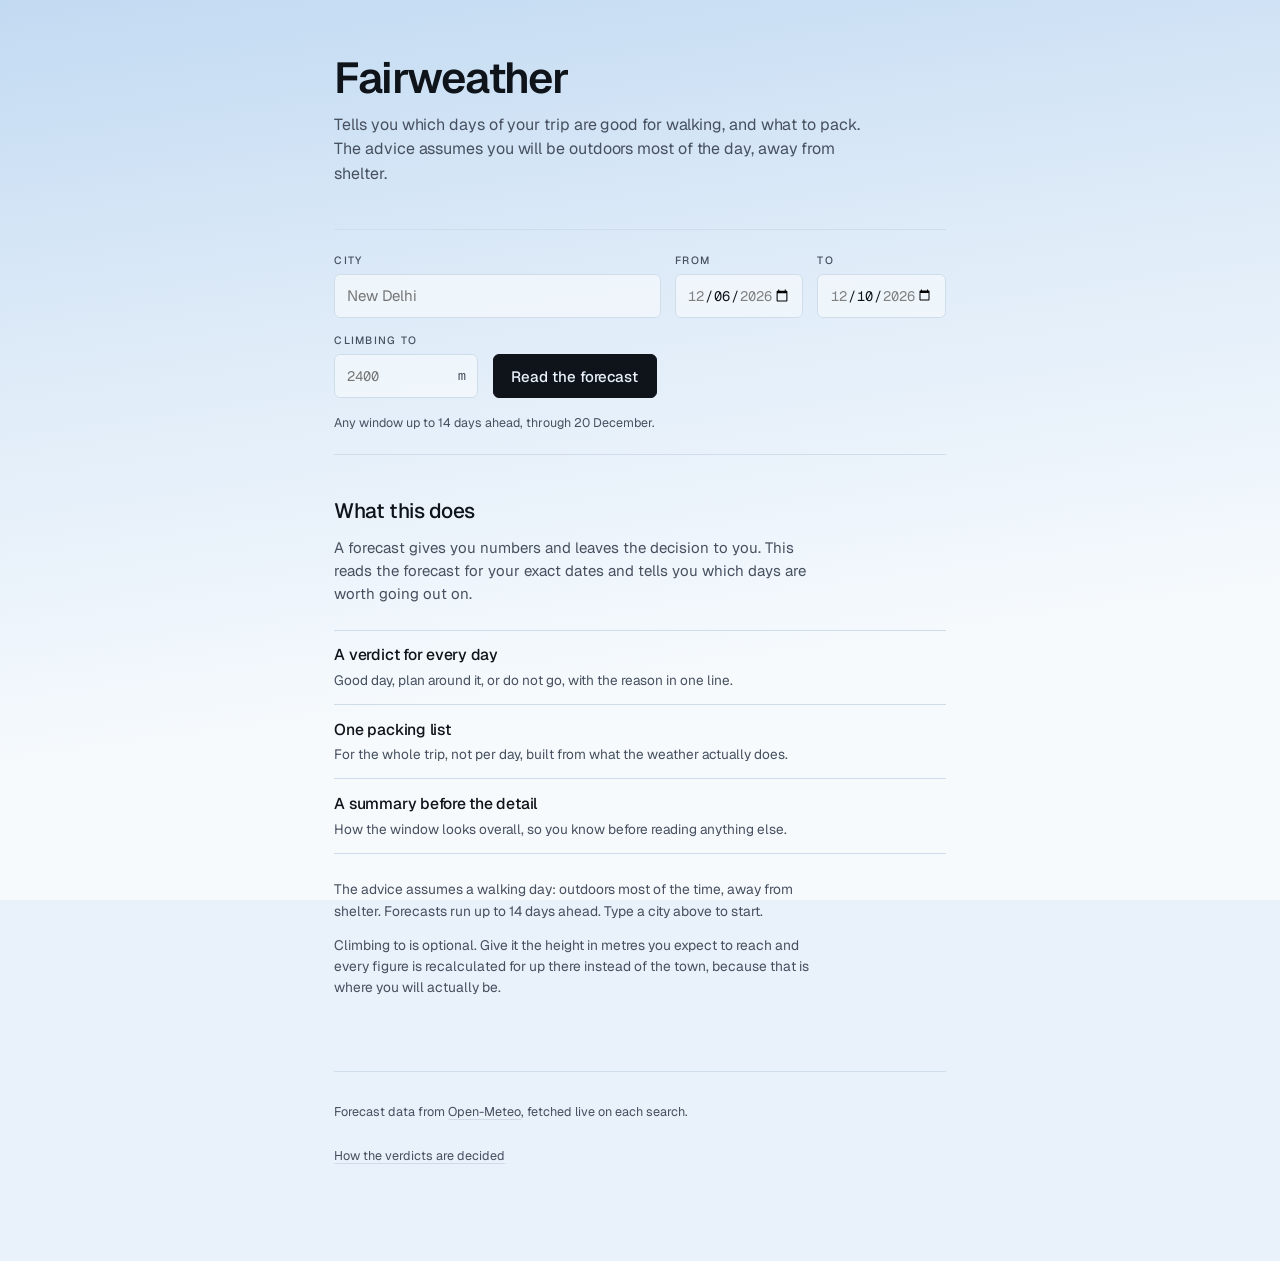
==== commit ac3b9143: "Show the unit on the height field The field said 'optional' and left the user to guess metres. It no" ====
--- a/index.html
+++ b/index.html
@@ -41,9 +41,12 @@
       <input id="end" name="end" type="date" required>
     </div>
     <div class="field field--height">
-      <label for="height">Climbing to</label>
-      <input id="height" name="height" type="number" inputmode="numeric"
-             min="0" max="9000" step="50" placeholder="optional">
+      <label for="height">Climbing to <span class="sr-only">in metres</span></label>
+      <div class="with-unit">
+        <input id="height" name="height" type="number" inputmode="numeric"
+               min="0" max="9000" step="50" placeholder="2400">
+        <span class="unit" aria-hidden="true">m</span>
+      </div>
     </div>
     <div class="field field--action">
       <button type="submit">Read the forecast</button>
@@ -94,8 +97,9 @@
       shelter. Forecasts run up to 14 days ahead. Type a city above to start.
     </p>
     <p class="state-body state-body--quiet">
-      If you give it a height, every figure is recalculated for up there instead
-      of the town, because that is where you will actually be.
+      Climbing to is optional. Give it the height in metres you expect to reach
+      and every figure is recalculated for up there instead of the town, because
+      that is where you will actually be.
     </p>
   </section>
 </template>
--- a/styles.css
+++ b/styles.css
@@ -474,7 +474,7 @@
 
 /* Altitude ----------------------------------------------------------------- */
 
-.field--height { flex: 0 0 8rem; }
+.field--height { flex: 0 0 9rem; }
 .field--height input { font-family: var(--mono); font-size: .86rem; }
 
 .altitude-note {
@@ -490,3 +490,35 @@
 @media (max-width: 34rem) {
   .field--height { flex: 1 1 100%; }
 }
+
+/* Inputs carrying a unit ---------------------------------------------------- */
+
+.sr-only {
+  position: absolute;
+  width: 1px; height: 1px;
+  padding: 0; margin: -1px;
+  overflow: hidden; clip: rect(0 0 0 0);
+  white-space: nowrap; border: 0;
+}
+
+.with-unit { position: relative; display: flex; }
+.with-unit input { width: 100%; padding-right: 2.1rem; }
+
+/* Always visible, so the unit does not vanish the moment a number is typed. */
+.with-unit .unit {
+  position: absolute;
+  right: .75rem; top: 50%;
+  transform: translateY(-50%);
+  font-family: var(--mono);
+  font-size: .82rem;
+  color: var(--muted);
+  pointer-events: none;
+}
+
+/* The spinner would sit exactly where the unit does. */
+input[type="number"]::-webkit-outer-spin-button,
+input[type="number"]::-webkit-inner-spin-button {
+  -webkit-appearance: none;
+  margin: 0;
+}
+input[type="number"] { -moz-appearance: textfield; appearance: textfield; }
